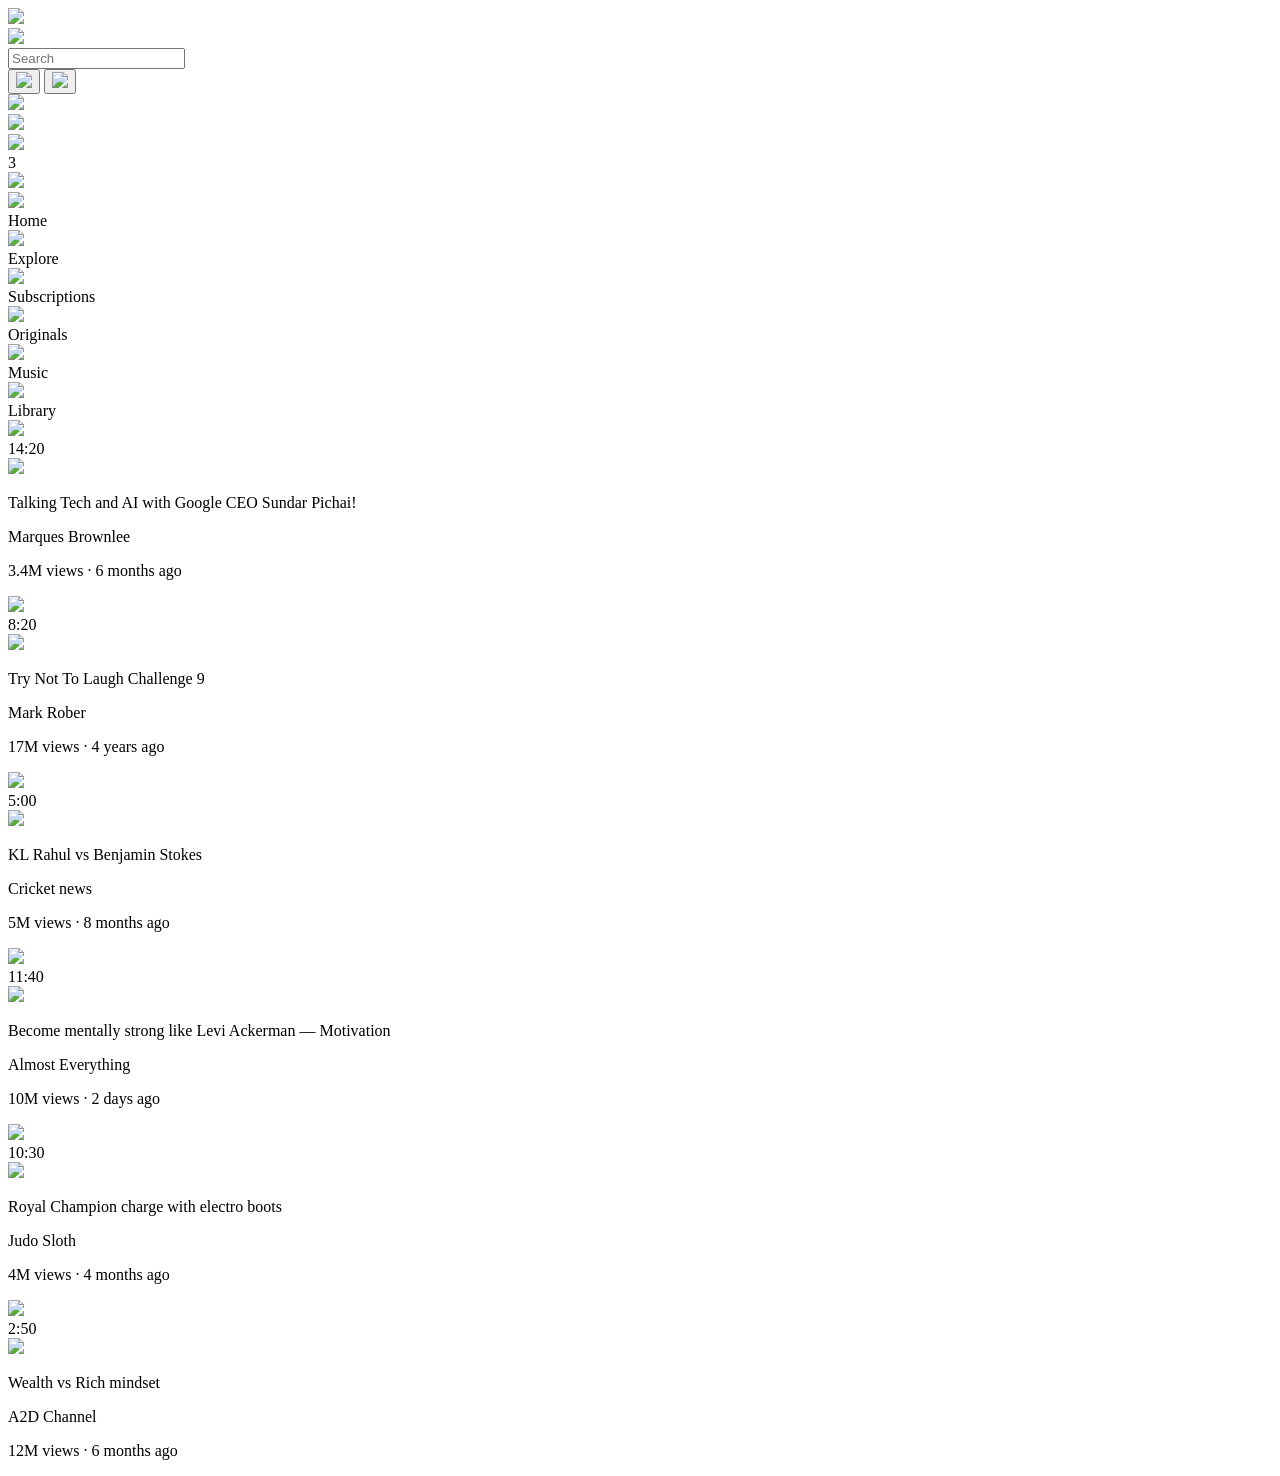
==== index.html @ 47155e87 "Rename youtube-clone.html to index.html" ====
<!DOCTYPE html>
<html>
  <head>
    <title>YouTube</title>

    <link rel="preconnect" href="https://fonts.googleapis.com">
    <link rel="preconnect" href="https://fonts.gstatic.com" crossorigin>
    <link href="https://fonts.googleapis.com/css2?family=Roboto:wght@400;500;700&display=swap" rel="stylesheet">   

    <link rel="stylesheet" href="style.css">
  </head>
  <body>

    <div class="header">
      <div class="left-section">
        <div class="hamburger-container">
          <img class="hamburger-menu" src="https://raw.githubusercontent.com/SuperSimpleDev/html-css-course/0211caa785f60b0e934348b9991f0ec2133a8a37/2-copy-of-code/lesson-13/icons/hamburger-menu.svg">
        </div>
        <img class="youtube-logo" src="https://raw.githubusercontent.com/SuperSimpleDev/html-css-course/0211caa785f60b0e934348b9991f0ec2133a8a37/2-copy-of-code/lesson-13/icons/youtube-logo.svg">
      </div> 

      <div class="middle-section">
        <div class="search-wrapper">
          <input class="search-bar" type="text" placeholder="Search">
        </div>
        <button class="search-button" data-tooltip="Search">
          <img class="search-icon" src="https://raw.githubusercontent.com/SuperSimpleDev/html-css-course/0211caa785f60b0e934348b9991f0ec2133a8a37/2-copy-of-code/lesson-13/icons/search.svg">
        </button>
        <button class="voice-search-button" data-tooltip="Search with your voice">
          <img class="voice-search-icon" src="https://raw.githubusercontent.com/SuperSimpleDev/html-css-course/0211caa785f60b0e934348b9991f0ec2133a8a37/2-copy-of-code/lesson-13/icons/voice-search-icon.svg">
        </button>
      </div>

      <div class="right-section">
        <div class="icon-container" data-tooltip="Create">
          <img class="upload-icon" src="https://raw.githubusercontent.com/SuperSimpleDev/html-css-course/0211caa785f60b0e934348b9991f0ec2133a8a37/2-copy-of-code/lesson-13/icons/upload.svg">
        </div>
        <div class="icon-container">
          <img class="youtube-apps" src="https://raw.githubusercontent.com/SuperSimpleDev/html-css-course/0211caa785f60b0e934348b9991f0ec2133a8a37/2-copy-of-code/lesson-13/icons/youtube-apps.svg">
        </div>
        <div class="icon-container notification-div" data-tooltip="Notifications">
          <img class="notification" src="https://raw.githubusercontent.com/SuperSimpleDev/html-css-course/0211caa785f60b0e934348b9991f0ec2133a8a37/2-copy-of-code/lesson-13/icons/notifications.svg">
          <div class="notification-number">3</div>
        </div>
        <img class="user-avatar" src="https://api.dicebear.com/7.x/bottts/svg?seed=user">
      </div> 
    </div>

    <div class="sidebar">
      <div class="sidebar-link active">
        <img src="https://raw.githubusercontent.com/SuperSimpleDev/html-css-course/0211caa785f60b0e934348b9991f0ec2133a8a37/2-copy-of-code/lesson-16/icons/home.svg">
        <div>Home</div>
      </div>
      <div class="sidebar-link">
        <img src="https://raw.githubusercontent.com/SuperSimpleDev/html-css-course/0211caa785f60b0e934348b9991f0ec2133a8a37/2-copy-of-code/lesson-16/icons/explore.svg">
        <div>Explore</div>
      </div>
      <div class="sidebar-link">
        <img src="https://raw.githubusercontent.com/SuperSimpleDev/html-css-course/0211caa785f60b0e934348b9991f0ec2133a8a37/2-copy-of-code/lesson-16/icons/subscriptions.svg">
        <div>Subscriptions</div>
      </div>
      <div class="sidebar-link">
        <img src="https://raw.githubusercontent.com/SuperSimpleDev/html-css-course/0211caa785f60b0e934348b9991f0ec2133a8a37/2-copy-of-code/lesson-16/icons/originals.svg">
        <div>Originals</div>
      </div>
      <div class="sidebar-link">
        <img src="https://raw.githubusercontent.com/SuperSimpleDev/html-css-course/0211caa785f60b0e934348b9991f0ec2133a8a37/2-copy-of-code/lesson-16/icons/youtube-music.svg">
        <div>Music</div>
      </div>
      <div class="sidebar-link">
        <img src="https://raw.githubusercontent.com/SuperSimpleDev/html-css-course/0211caa785f60b0e934348b9991f0ec2133a8a37/2-copy-of-code/lesson-16/icons/library.svg">
        <div>Library</div>
      </div>
    </div>
    
    <div class="video-grid">

      <div class="video-preview">
        <div class="thumbnail-row">
          <img class="thumbnail" src="https://i.ytimg.com/vi/n2RNcPRtAiY/hq720.jpg">
          <div class="video-time">14:20</div>
        </div>
        <div class="video-info-grid">
          <img class="profile-picture" src="https://api.dicebear.com/7.x/initials/svg?seed=MB">
          <div class="video-details">
            <p class="video-title">Talking Tech and AI with Google CEO Sundar Pichai!</p>
            <p class="video-author">Marques Brownlee</p>
            <p class="video-stats">3.4M views &middot; 6 months ago</p>
          </div>
        </div>
      </div>

      <div class="video-preview">
        <div class="thumbnail-row">
          <img class="thumbnail" src="https://i.ytimg.com/vi/mP0RAo9SKZk/hq720.jpg">
          <div class="video-time">8:20</div>
        </div>
        <div class="video-info-grid">
          <img class="profile-picture" src="https://api.dicebear.com/7.x/initials/svg?seed=MR">
          <div class="video-details">
            <p class="video-title">Try Not To Laugh Challenge 9</p>
            <p class="video-author">Mark Rober</p>
            <p class="video-stats">17M views &middot; 4 years ago</p>
          </div>      
        </div>
      </div>
    
      <div class="video-preview">
        <div class="thumbnail-row">
          <img class="thumbnail" src="https://i.ytimg.com/vi/onXn0YUmeWQ/hq720.jpg">
          <div class="video-time">5:00</div>
        </div>
        <div class="video-info-grid">
          <img class="profile-picture" src="https://api.dicebear.com/7.x/initials/svg?seed=CN">
          <div class="video-details">
            <p class="video-title">KL Rahul vs Benjamin Stokes</p>
            <p class="video-author">Cricket news</p>
            <p class="video-stats">5M views &middot; 8 months ago</p>
          </div>
        </div>
      </div>

      <div class="video-preview">
        <div class="thumbnail-row">
          <img class="thumbnail" src="https://i.ytimg.com/vi/6nkD17sBBns/hq720.jpg">
          <div class="video-time">11:40</div>
        </div>
        <div class="video-info-grid">
          <img class="profile-picture" src="https://api.dicebear.com/7.x/initials/svg?seed=AE">
          <div class="video-details">
            <p class="video-title">Become mentally strong like Levi Ackerman — Motivation</p>
            <p class="video-author">Almost Everything</p>
            <p class="video-stats">10M views &middot; 2 days ago</p>
          </div>      
        </div>
      </div> 

      <div class="video-preview">
        <div class="thumbnail-row">
          <img class="thumbnail" src="https://i.ytimg.com/vi/uuYi4REKKzg/hq720.jpg">
          <div class="video-time">10:30</div>
        </div>
        <div class="video-info-grid">
          <img class="profile-picture" src="https://api.dicebear.com/7.x/initials/svg?seed=JS">
          <div class="video-details">
            <p class="video-title">Royal Champion charge with electro boots</p>
            <p class="video-author">Judo Sloth</p>
            <p class="video-stats">4M views &middot; 4 months ago</p>
          </div>
        </div>
      </div>

      <div class="video-preview">
        <div class="thumbnail-row">
          <img class="thumbnail" src="https://i.ytimg.com/vi/UJrX0p76aNU/hq720.jpg">
          <div class="video-time">2:50</div>
        </div>
        <div class="video-info-grid">
          <img class="profile-picture" src="https://api.dicebear.com/7.x/initials/svg?seed=A2D">
          <div class="video-details">
            <p class="video-title">Wealth vs Rich mindset</p>   
            <p class="video-author">A2D Channel</p>
            <p class="video-stats">12M views &middot; 6 months ago</p>
          </div>      
        </div>
      </div> 

    </div>
  </body>
</html>
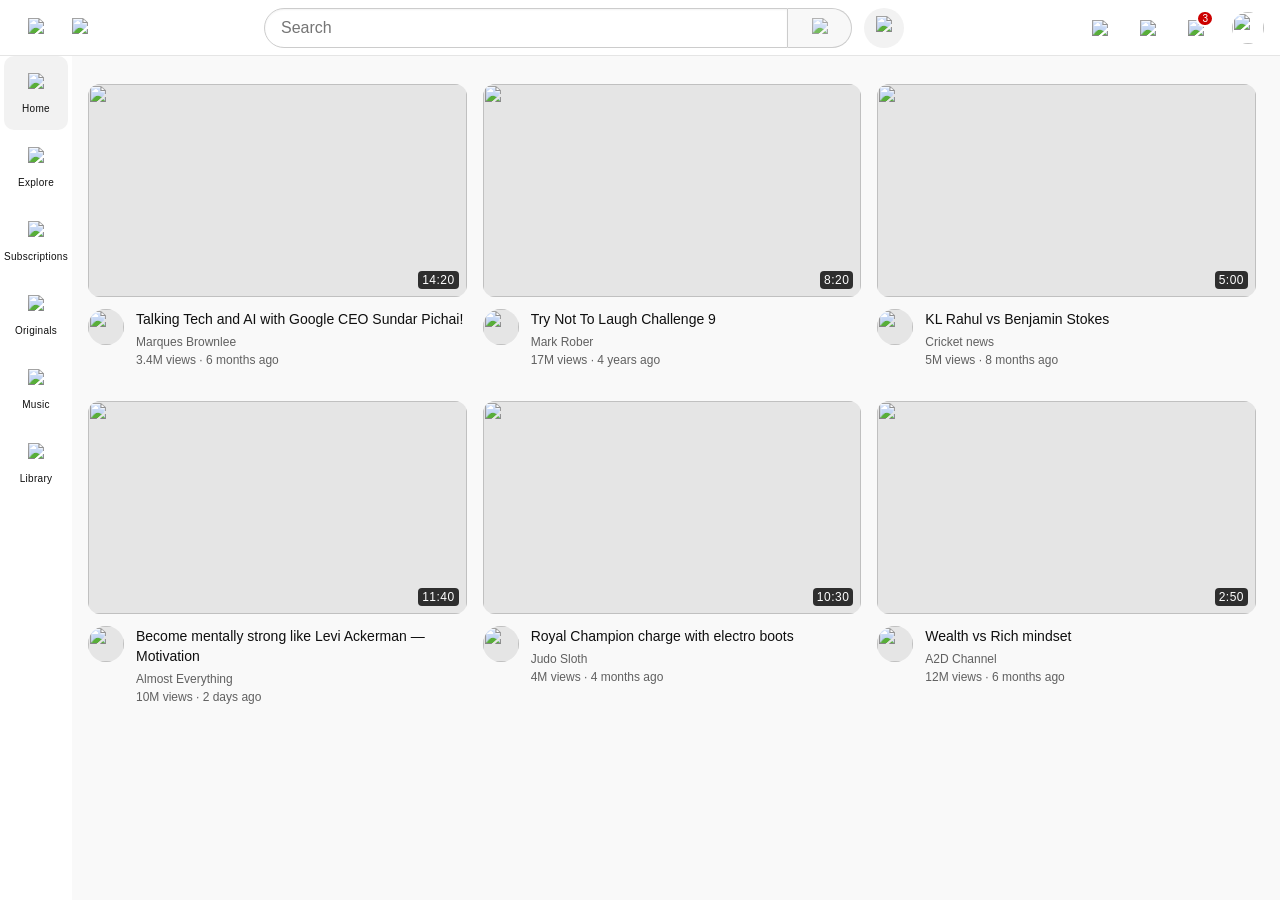
==== commit 77e909ce: "Update index.html" ====
--- a/index.html
+++ b/index.html
@@ -7,7 +7,7 @@
     <link rel="preconnect" href="https://fonts.gstatic.com" crossorigin>
     <link href="https://fonts.googleapis.com/css2?family=Roboto:wght@400;500;700&display=swap" rel="stylesheet">   
 
-    <link rel="stylesheet" href="style.css">
+    <link rel="stylesheet" href="youtube-clone.css">
   </head>
   <body>
 
--- a/youtube-clone.css
+++ b/youtube-clone.css
@@ -0,0 +1,333 @@
+* {
+  box-sizing: border-box;
+  margin: 0;
+  padding: 0;
+}
+
+body {
+  font-family: "Roboto", "Arial", sans-serif;
+  background-color: #f9f9f9;
+  padding-top: 72px;
+  padding-left: 88px;
+  padding-right: 24px;
+  overflow-y: scroll;
+}
+
+.header {
+  display: flex;
+  flex-direction: row;
+  height: 56px;
+  justify-content: space-between;
+  align-items: center;
+  position: fixed;
+  top: 0;
+  left: 0;
+  right: 0;
+  z-index: 100;
+  background-color: rgba(255, 255, 255, 0.98);
+  padding: 0 16px;
+  border-bottom: 1px solid #e5e5e5;
+}
+
+.left-section, .right-section {
+  display: flex;
+  align-items: center;
+}
+
+.hamburger-container, .icon-container {
+  display: flex;
+  align-items: center;
+  justify-content: center;
+  width: 40px;
+  height: 40px;
+  border-radius: 50%;
+  cursor: pointer;
+  transition: background-color 0.2s;
+}
+
+.hamburger-container:hover, .icon-container:hover {
+  background-color: #e5e5e5;
+}
+
+.hamburger-menu {
+  height: 20px;
+}
+
+.youtube-logo {
+  height: 20px;
+  margin-left: 16px;
+  cursor: pointer;
+}
+
+.middle-section {
+  flex: 1;
+  max-width: 640px;
+  margin: 0 40px;
+  display: flex;
+  align-items: center;
+}
+
+.search-wrapper {
+  flex: 1;
+  display: flex;
+  align-items: center;
+  position: relative;
+}
+
+/* Search bar styling with modern dimensions */
+.search-bar {
+  width: 100%;
+  height: 40px;
+  padding: 0 16px;
+  font-size: 16px;
+  color: #0f0f0f;
+  border: 1px solid #cccccc;
+  border-radius: 40px 0 0 40px;
+  box-shadow: inset 0px 1px 2px rgba(0, 0, 0, 0.05);
+  outline: none;
+}
+
+/* Blue outline focus glow matches real desktop dashboard app */
+.search-bar:focus {
+  border-color: #1c62b9;
+  box-shadow: inset 0px 1px 2px rgba(0, 0, 0, 0.1);
+}
+
+/* Search lens button component attached directly to right edge of box */
+.search-button {
+  height: 40px;
+  width: 64px;
+  background-color: #f8f8f8;
+  border: 1px solid #cccccc;
+  border-left: none;
+  border-radius: 0 40px 40px 0;
+  cursor: pointer;
+  display: flex;
+  align-items: center;
+  justify-content: center;
+  position: relative;
+}
+
+.search-button:hover {
+  background-color: #f0f0f0;
+  border-color: #b8b8b8;
+}
+
+.search-icon {
+  height: 20px;
+  opacity: 0.8;
+}
+
+/* Circular vocal recording interface option next to main input tool */
+.voice-search-button {
+  height: 40px;
+  width: 40px;
+  border-radius: 50%;
+  border: none;
+  background-color: #f2f2f2;
+  margin-left: 12px;
+  cursor: pointer;
+  display: flex;
+  align-items: center;
+  justify-content: center;
+  position: relative;
+}
+
+.voice-search-button:hover {
+  background-color: #e5e5e5;
+}
+
+.voice-search-icon {
+  height: 24px;
+}
+
+.right-section {
+  gap: 8px;
+}
+
+.notification-div {
+  position: relative;
+}
+
+/* Red alert bubble wrapper detailing active new alert updates */
+.notification-number {
+  position: absolute;
+  background-color: #cc0000;
+  color: white;
+  font-size: 10px;
+  font-weight: 400;
+  padding: 1px 4px;
+  border-radius: 10px;
+  top: 2px;
+  right: 2px;
+  border: 2px solid white;
+}
+
+.user-avatar {
+  height: 32px;
+  width: 32px;
+  border-radius: 50%;
+  cursor: pointer;
+  margin-left: 8px;
+}
+
+/* Pure CSS tooltip item pop-up on mouse hover */
+[data-tooltip]:hover::after {
+  content: attr(data-tooltip);
+  position: absolute;
+  bottom: -46px;
+  left: 50%;
+  transform: translateX(-50%);
+  background-color: rgba(96, 96, 96, 0.9);
+  color: white;
+  font-size: 11px;
+  padding: 6px 10px;
+  border-radius: 4px;
+  white-space: nowrap;
+  z-index: 1000;
+  pointer-events: none;
+}
+
+/* --- SIDEBAR STYLING --- */
+
+/* Vertical control panel docked on screen left margin */
+.sidebar {
+  position: fixed;
+  left: 0;
+  bottom: 0;
+  top: 56px;
+  background-color: white;
+  width: 72px;
+  z-index: 90;
+  padding: 0 4px;
+}
+
+/* Stacked text layout items organized inside flex row columns */
+.sidebar-link {
+  height: 74px;
+  display: flex;
+  align-items: center;
+  justify-content: center;
+  flex-direction: column;
+  cursor: pointer;
+  gap: 6px;
+  border-radius: 10px;
+  transition: background-color 0.1s ease;
+}
+
+.sidebar-link:hover {
+  background-color: #f2f2f2;
+}
+
+/* Active style color background to highlight selected link dashboard */
+.sidebar-link.active {
+  background-color: #f2f2f2;
+}
+
+.sidebar-link.active div {
+  font-weight: 500;
+}
+
+.sidebar-link img {
+  height: 24px;
+}
+
+.sidebar-link div {
+  font-size: 10px;
+  color: #0f0f0f;
+  letter-spacing: 0.3px;
+}
+
+/* --- MAIN FEED GRID STYLING --- */
+
+/* Automated responsive rows layout container based on screens grid template */
+.video-grid {
+  display: grid;
+  grid-template-columns: repeat(auto-fill, minmax(300px, 1fr));
+  column-gap: 16px;
+  row-gap: 32px;
+  padding-top: 12px;
+}
+
+.video-preview {
+  cursor: pointer;
+}
+
+/* Mask box element structure protecting curved borders when zoomed */
+.thumbnail-row {
+  position: relative;
+  margin-bottom: 12px;
+  border-radius: 12px;
+  overflow: hidden;
+  background-color: #e5e5e5;
+  aspect-ratio: 16 / 9;
+}
+
+.thumbnail {
+  width: 100%;
+  height: 100%;
+  object-fit: cover;
+  transition: transform 0.2s ease, border-radius 0.2s ease;
+}
+
+/* Zoom magnification animation triggered smoothly when you hover over cards */
+.video-preview:hover .thumbnail {
+  transform: scale(1.02);
+}
+
+/* Black overlay runtime clock located on bottom right corner */
+.video-time {
+  background-color: rgba(0, 0, 0, 0.8);
+  color: white;
+  position: absolute;
+  bottom: 8px;
+  right: 8px;
+  font-size: 12px;
+  font-weight: 500;
+  padding: 2px 4px;
+  border-radius: 4px; 
+  letter-spacing: 0.5px;
+}
+
+/* Splits profile image column block from description layout details text */
+.video-info-grid {
+  display: grid;
+  grid-template-columns: 36px 1fr;
+  gap: 12px;
+}
+
+.profile-picture {
+  width: 36px;
+  height: 36px;
+  border-radius: 50%;
+  object-fit: cover;
+  background-color: #e5e5e5;
+}
+
+.video-details {
+  display: flex;
+  flex-direction: column;
+}
+
+/* Limits title description text length up to 2 lines exactly */
+.video-title { 
+  font-weight: 500;
+  font-size: 14px;
+  line-height: 20px;
+  color: #0f0f0f;
+  margin-bottom: 4px;
+  display: -webkit-box;
+  -webkit-line-clamp: 2;
+  -webkit-box-orient: vertical;
+  overflow: hidden;
+}
+
+.video-author, .video-stats {
+  color: #606060;
+  font-size: 12px;
+  line-height: 18px;
+}
+
+.video-author:hover {
+  color: #0f0f0f;
+}
